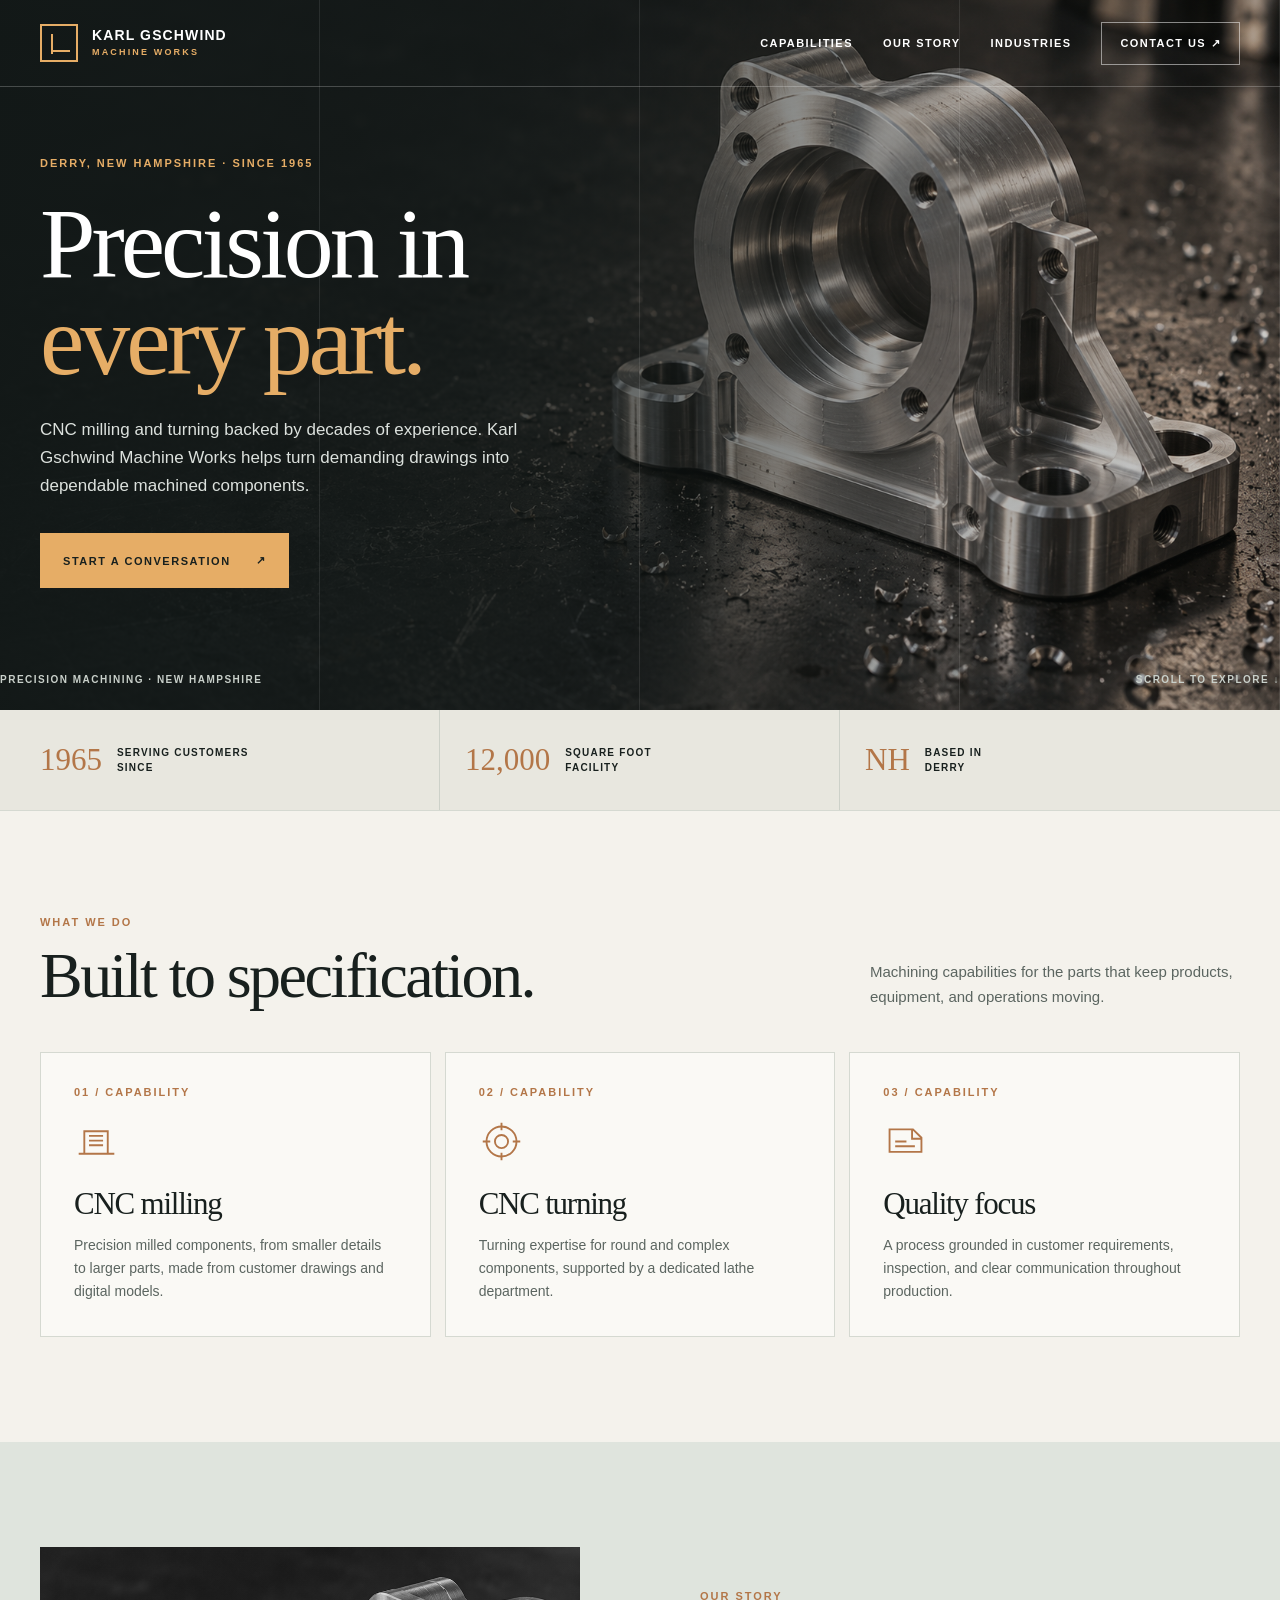
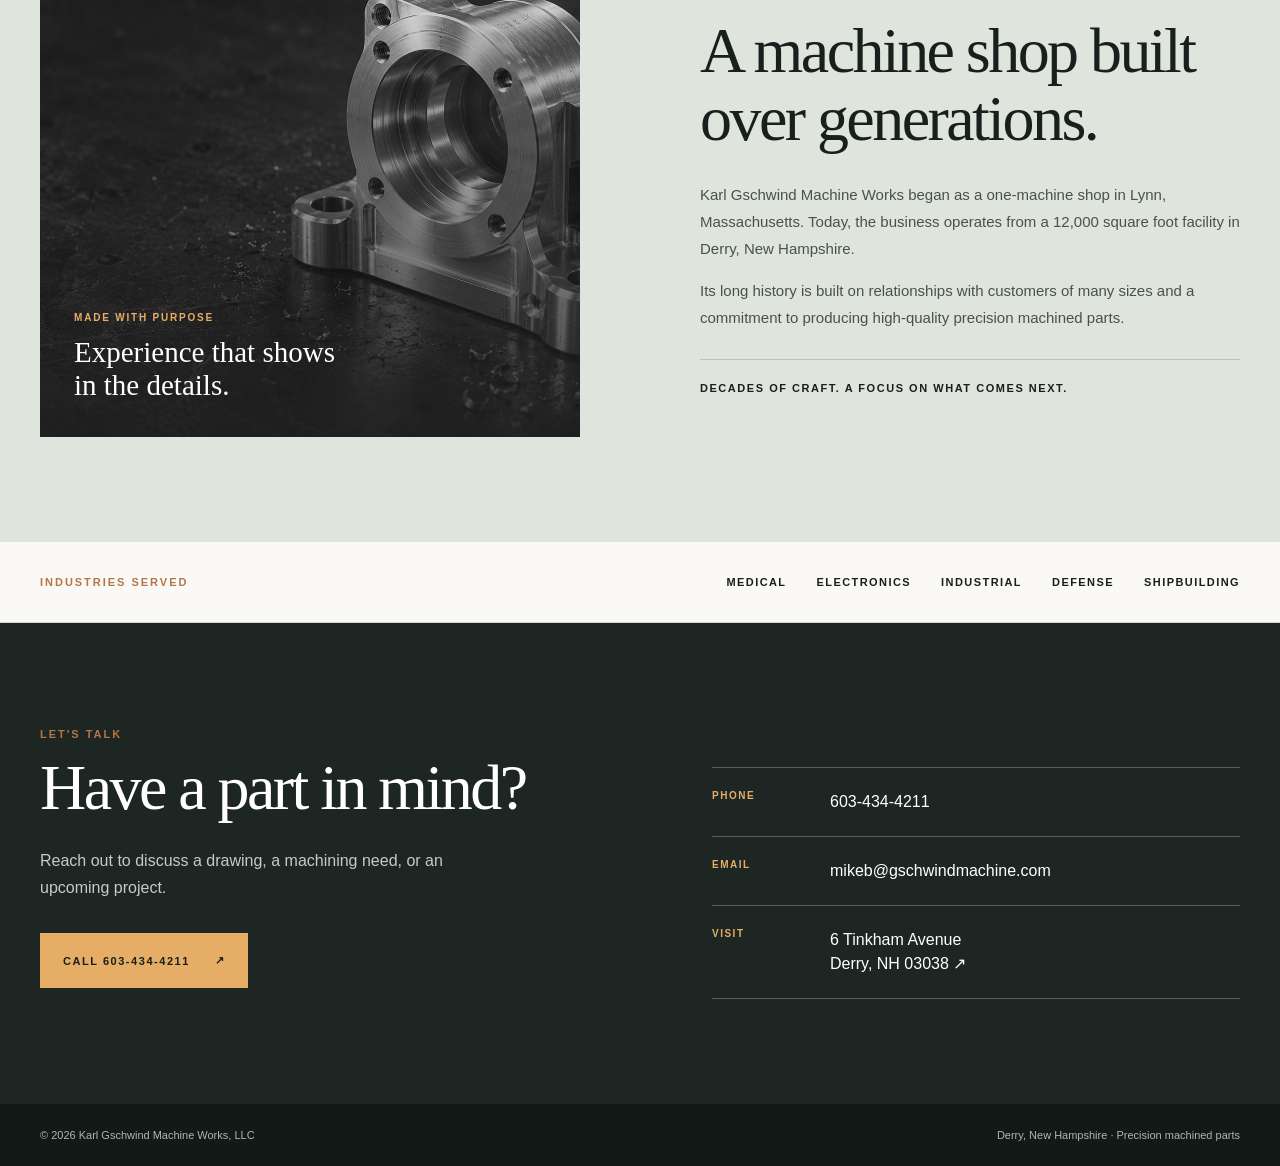
==== docs/index.html @ 698f3b2e "Build Gschwind Machine Works demo site" ====
<!doctype html>
<html lang="en">
<head>
<meta charset="utf-8">
<meta name="viewport" content="width=device-width, initial-scale=1">
<meta name="theme-color" content="#18201e">
<meta name="description" content="Karl Gschwind Machine Works in Derry, New Hampshire offers precision CNC milling and turning.">
<title>Karl Gschwind Machine Works | Precision CNC Machining</title>
<link rel="icon" type="image/svg+xml" href="data:image/svg+xml,%3Csvg xmlns='http://www.w3.org/2000/svg' viewBox='0 0 64 64'%3E%3Crect width='64' height='64' rx='10' fill='%2318201e'/%3E%3Cpath d='M15 14v35h35M25 38l14-14m-9 0h9v9' fill='none' stroke='%23e6ad66' stroke-width='5'/%3E%3C/svg%3E">
<style>
:root{--ink:#18201e;--paper:#f4f2ec;--muted:#5b6560;--accent:#b37648;--gold:#e6ad66;--line:#d5d9d1;scroll-behavior:smooth}
*{box-sizing:border-box}body{margin:0;font-family:Arial,Helvetica,sans-serif;color:var(--ink);background:var(--paper)}a{color:inherit}.wrap{width:min(100% - 64px,1200px);margin:auto}.skip{position:absolute;top:-60px;left:12px;background:#fff;padding:12px;z-index:20}.skip:focus{top:12px}.eyebrow{font-size:11px;font-weight:800;letter-spacing:.18em;text-transform:uppercase}h1,h2,h3,p{margin-top:0}h1,h2,h3{font-family:Georgia,'Times New Roman',serif;font-weight:400;letter-spacing:-.04em}h2{font-size:clamp(42px,5vw,69px);line-height:1.06}
header{position:absolute;z-index:5;top:0;left:0;width:100%;color:#fff;border-bottom:1px solid #ffffff38}.header{height:86px;display:flex;align-items:center;justify-content:space-between;gap:24px}.brand{display:flex;align-items:center;gap:14px;text-decoration:none;font-size:14px;font-weight:800;letter-spacing:.08em;line-height:1.1;text-transform:uppercase}.brand small{display:block;color:var(--gold);font-size:9px;letter-spacing:.24em;margin-top:5px}.mark{width:38px;height:38px;flex:none;border:2px solid var(--gold);position:relative}.mark:before,.mark:after{content:"";position:absolute;background:var(--gold)}.mark:before{left:9px;top:8px;width:2px;height:20px}.mark:after{left:9px;bottom:8px;width:19px;height:2px}nav{display:flex;align-items:center;gap:30px}nav a{font-size:11px;font-weight:800;letter-spacing:.13em;text-decoration:none;text-transform:uppercase}nav a:hover,nav a:focus-visible{color:var(--gold)}.nav-contact{border:1px solid #ffffff80;padding:14px 18px}.menu{display:none;background:none;border:1px solid #ffffff80;color:#fff;padding:10px 13px;text-transform:uppercase;font-weight:700;letter-spacing:.1em}
.hero{position:relative;min-height:710px;display:flex;align-items:center;color:#fff;background:#171b1b;overflow:hidden}.hero:before{content:"";position:absolute;inset:0;background:linear-gradient(90deg,#121817fa 0%,#121817d1 35%,#12181755 73%,#12181733 100%),url('assets/machined-part.png') center/cover}.hero:after{content:"";position:absolute;inset:0;opacity:.09;background:repeating-linear-gradient(90deg,transparent 0,transparent calc(25% - 1px),#fff calc(25% - 1px),#fff 25%);pointer-events:none}.hero-content{position:relative;z-index:1;padding:140px 0 105px}.hero .eyebrow{color:var(--gold)}h1{font-size:clamp(54px,7.8vw,105px);line-height:.98;margin:26px 0;max-width:850px}h1 em{font-style:normal;color:var(--gold)}.hero p{max-width:515px;color:#dce1dd;font-size:17px;line-height:1.65;margin-bottom:33px}.button{display:inline-flex;align-items:center;gap:25px;min-height:55px;padding:0 23px;background:var(--gold);color:#18201e;text-decoration:none;font-size:11px;font-weight:800;letter-spacing:.14em;text-transform:uppercase;transition:transform .2s,background .2s}.button:hover{transform:translateY(-2px);background:#f4bf7e}.hero-foot{position:absolute;z-index:2;bottom:25px;left:0;width:100%;display:flex;justify-content:space-between;color:#c9d0ca;font-size:10px;font-weight:800;letter-spacing:.15em;text-transform:uppercase}
.stats{background:#e8e7df;border-bottom:1px solid var(--line)}.stats-grid{display:grid;grid-template-columns:repeat(3,1fr)}.stat{display:flex;align-items:center;gap:15px;min-height:100px;padding:20px 25px;border-right:1px solid #cdd1c9}.stat:first-child{padding-left:0}.stat:last-child{border:0}.stat strong{font-family:Georgia,serif;font-size:31px;font-weight:400;color:var(--accent)}.stat span{font-size:10px;font-weight:800;line-height:1.5;letter-spacing:.12em;text-transform:uppercase}
section{scroll-margin-top:30px}.pad{padding:105px 0}.section-head{display:flex;align-items:end;justify-content:space-between;gap:40px;margin-bottom:42px}.section-head .eyebrow,.about .eyebrow,.contact .eyebrow{color:var(--accent)}.section-head h2{margin:14px 0 0}.section-head p{max-width:370px;color:var(--muted);font-size:15px;line-height:1.7;margin:0}.cards{display:grid;grid-template-columns:repeat(3,1fr);gap:14px}.card{min-height:285px;padding:33px;background:#faf9f5;border:1px solid var(--line);display:flex;flex-direction:column}.card .eyebrow{color:var(--accent);margin-bottom:auto}.card svg{width:45px;height:45px;color:var(--accent);margin-bottom:22px}.card h3{font-size:31px;margin:0 0 12px}.card p{font-size:14px;line-height:1.65;color:var(--muted);margin:0}
.about{background:#dfe4dd}.about-grid{display:grid;grid-template-columns:1fr 1fr;align-items:center;gap:10%}.about-image{min-height:490px;position:relative;display:flex;align-items:end;background:#28312e;overflow:hidden}.about-image:before{content:"";position:absolute;inset:0;background:linear-gradient(180deg,#18201e11,#18201ee0),url('assets/machined-part.png') center/cover;filter:grayscale(1)}.image-caption{position:relative;color:#fff;padding:34px;max-width:340px;font-family:Georgia,serif;font-size:29px;line-height:1.16}.image-caption small{display:block;font-family:Arial,sans-serif;font-size:10px;color:var(--gold);font-weight:800;letter-spacing:.18em;text-transform:uppercase;margin-bottom:12px}.about h2{margin:15px 0 28px}.about p{color:#46534c;font-size:15px;line-height:1.8}.about-rule{border-top:1px solid #b8c3b9;padding-top:22px;margin-top:28px;font-size:11px;font-weight:800;letter-spacing:.14em;text-transform:uppercase}
.industries{background:#faf9f5;border-bottom:1px solid var(--line)}.industries .wrap{display:flex;justify-content:space-between;align-items:center;gap:40px;padding-top:34px;padding-bottom:34px}.industries .eyebrow{color:var(--accent);white-space:nowrap}.industry-list{display:flex;flex-wrap:wrap;justify-content:flex-end;gap:14px 30px;font-size:11px;font-weight:800;letter-spacing:.13em;text-transform:uppercase}
.contact{background:#1d2623;color:#fff}.contact-grid{display:grid;grid-template-columns:1fr 1fr;gap:12%}.contact h2{margin:14px 0 25px}.contact p{max-width:450px;color:#c4ccc5;line-height:1.7}.contact .button{margin-top:16px}.details{border-top:1px solid #52605a;margin-top:39px}.detail{display:grid;grid-template-columns:100px 1fr;gap:18px;border-bottom:1px solid #52605a;padding:22px 0}.detail strong{color:var(--gold);font-size:10px;letter-spacing:.15em;text-transform:uppercase}.detail a{text-decoration:none;line-height:1.5}.detail a:hover{text-decoration:underline}footer{background:#121917;color:#aeb9b1;padding:25px 0;font-size:11px}.footer{display:flex;justify-content:space-between;gap:15px}:focus-visible{outline:3px solid var(--gold);outline-offset:3px}
@media(max-width:900px){nav{gap:16px}.about-grid{gap:6%}.card{padding:25px}}
@media(max-width:700px){.wrap{width:min(100% - 36px,1200px)}.header{height:70px}.brand{font-size:11px}.brand small{font-size:8px}.mark{width:34px;height:34px}.menu{display:block}nav{display:none;position:absolute;top:70px;left:0;right:0;background:#1d2623;padding:18px;flex-direction:column;align-items:stretch;gap:0;border-bottom:1px solid #52605a}nav.open{display:flex}nav a{padding:13px 5px}.nav-contact{text-align:center;margin-top:8px}.hero{min-height:675px}.hero:before{background:linear-gradient(90deg,#121817f2,#12181788),url('assets/machined-part.png') 60% center/cover}.hero-content{padding:130px 0 100px}h1{font-size:clamp(52px,12vw,78px)}.hero p{font-size:15px}.hero-foot{font-size:8px}.stats-grid{grid-template-columns:1fr}.stat,.stat:first-child{min-height:72px;padding:14px 0;border-right:0;border-bottom:1px solid #cdd1c9}.stat:last-child{border:0}.stat strong{font-size:26px}.pad{padding:72px 0}.section-head{display:block}.section-head p{margin-top:20px}.cards{grid-template-columns:1fr}.card{min-height:235px}.about-grid,.contact-grid{grid-template-columns:1fr;gap:38px}.about-image{min-height:340px;order:2}.industries .wrap{display:block}.industry-list{justify-content:flex-start;margin-top:22px;gap:14px 22px}.details{margin-top:0}.footer{display:block}.footer span{display:block;margin-bottom:8px}}
@media(prefers-reduced-motion:reduce){:root{scroll-behavior:auto}*{transition:none!important}}
</style>
</head>
<body>
<a class="skip" href="#main">Skip to content</a>
<header><div class="wrap header"><a class="brand" href="#top" aria-label="Karl Gschwind Machine Works, back to top"><span class="mark" aria-hidden="true"></span><span>Karl Gschwind<small>Machine Works</small></span></a><button class="menu" type="button" aria-expanded="false" aria-controls="nav">Menu</button><nav id="nav" aria-label="Main navigation"><a href="#services">Capabilities</a><a href="#about">Our story</a><a href="#industries">Industries</a><a class="nav-contact" href="#contact">Contact us ↗</a></nav></div></header>
<main id="main">
<section class="hero" id="top"><div class="wrap hero-content"><div class="eyebrow">Derry, New Hampshire · Since 1965</div><h1>Precision in<br><em>every part.</em></h1><p>CNC milling and turning backed by decades of experience. Karl Gschwind Machine Works helps turn demanding drawings into dependable machined components.</p><a class="button" href="#contact">Start a conversation <span aria-hidden="true">↗</span></a></div><div class="wrap hero-foot"><span>Precision machining · New Hampshire</span><span>Scroll to explore ↓</span></div></section>
<div class="stats"><div class="wrap stats-grid"><div class="stat"><strong>1965</strong><span>Serving customers<br>since</span></div><div class="stat"><strong>12,000</strong><span>Square foot<br>facility</span></div><div class="stat"><strong>NH</strong><span>Based in<br>Derry</span></div></div></div>
<section class="pad" id="services"><div class="wrap"><div class="section-head"><div><div class="eyebrow">What we do</div><h2>Built to specification.</h2></div><p>Machining capabilities for the parts that keep products, equipment, and operations moving.</p></div><div class="cards"><article class="card"><div class="eyebrow">01 / Capability</div><svg viewBox="0 0 48 48" fill="none" aria-hidden="true"><path d="M5 37h38M11 37V13h25v24M16 18h15M16 23h15M16 28h15" stroke="currentColor" stroke-width="2"/></svg><h3>CNC milling</h3><p>Precision milled components, from smaller details to larger parts, made from customer drawings and digital models.</p></article><article class="card"><div class="eyebrow">02 / Capability</div><svg viewBox="0 0 48 48" fill="none" aria-hidden="true"><circle cx="24" cy="24" r="16" stroke="currentColor" stroke-width="2"/><circle cx="24" cy="24" r="7" stroke="currentColor" stroke-width="2"/><path d="M24 4v8M24 36v8M4 24h8M36 24h8" stroke="currentColor" stroke-width="2"/></svg><h3>CNC turning</h3><p>Turning expertise for round and complex components, supported by a dedicated lathe department.</p></article><article class="card"><div class="eyebrow">03 / Capability</div><svg viewBox="0 0 48 48" fill="none" aria-hidden="true"><path d="M7 35V11h25l9 9v15H7Z" stroke="currentColor" stroke-width="2"/><path d="M31 11v10h10M13 29h21M13 24h12" stroke="currentColor" stroke-width="2"/></svg><h3>Quality focus</h3><p>A process grounded in customer requirements, inspection, and clear communication throughout production.</p></article></div></div></section>
<section class="pad about" id="about"><div class="wrap about-grid"><div class="about-image" role="img" aria-label="Illustrative machined metal component"><div class="image-caption"><small>Made with purpose</small>Experience that shows in the details.</div></div><div><div class="eyebrow">Our story</div><h2>A machine shop built over generations.</h2><p>Karl Gschwind Machine Works began as a one-machine shop in Lynn, Massachusetts. Today, the business operates from a 12,000 square foot facility in Derry, New Hampshire.</p><p>Its long history is built on relationships with customers of many sizes and a commitment to producing high-quality precision machined parts.</p><div class="about-rule">Decades of craft. A focus on what comes next.</div></div></div></section>
<section class="industries" id="industries" aria-label="Industries served"><div class="wrap"><div class="eyebrow">Industries served</div><div class="industry-list"><span>Medical</span><span>Electronics</span><span>Industrial</span><span>Defense</span><span>Shipbuilding</span></div></div></section>
<section class="pad contact" id="contact"><div class="wrap contact-grid"><div><div class="eyebrow">Let's talk</div><h2>Have a part in mind?</h2><p>Reach out to discuss a drawing, a machining need, or an upcoming project.</p><a class="button" href="tel:+16034344211">Call 603-434-4211 <span aria-hidden="true">↗</span></a></div><div class="details"><div class="detail"><strong>Phone</strong><a href="tel:+16034344211">603-434-4211</a></div><div class="detail"><strong>Email</strong><a href="mailto:mikeb@gschwindmachine.com">mikeb@gschwindmachine.com</a></div><div class="detail"><strong>Visit</strong><a href="https://www.google.com/maps/search/?api=1&amp;query=6+Tinkham+Avenue+Derry+NH+03038" target="_blank" rel="noopener noreferrer">6 Tinkham Avenue<br>Derry, NH 03038 ↗</a></div></div></div></section>
</main>
<footer><div class="wrap footer"><span>© <span id="year">2026</span> Karl Gschwind Machine Works, LLC</span><span>Derry, New Hampshire · Precision machined parts</span></div></footer>
<script>
document.getElementById('year').textContent=new Date().getFullYear();
const button=document.querySelector('.menu'),nav=document.getElementById('nav');
button.addEventListener('click',()=>{const open=button.getAttribute('aria-expanded')!=='true';button.setAttribute('aria-expanded',String(open));nav.classList.toggle('open',open)});
nav.addEventListener('click',event=>{if(event.target.closest('a')){button.setAttribute('aria-expanded','false');nav.classList.remove('open')}});
</script>
</body></html>
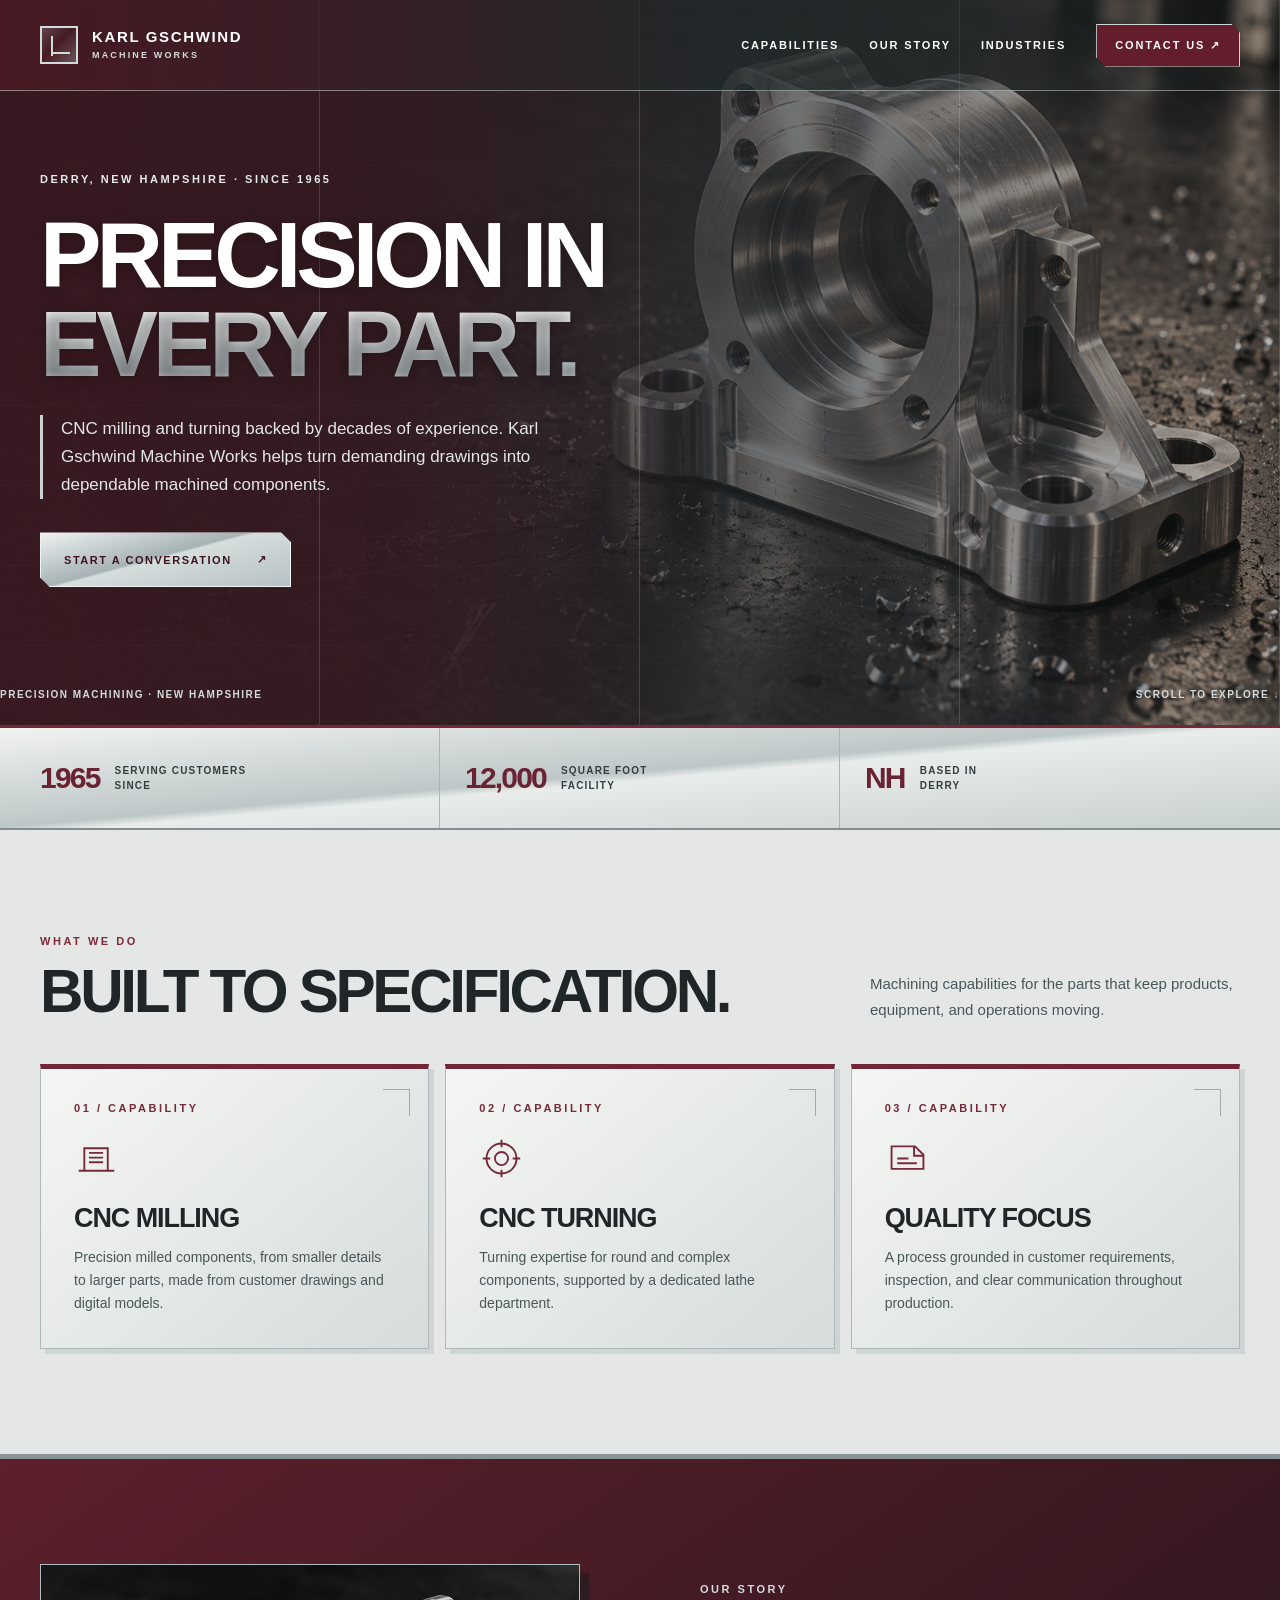
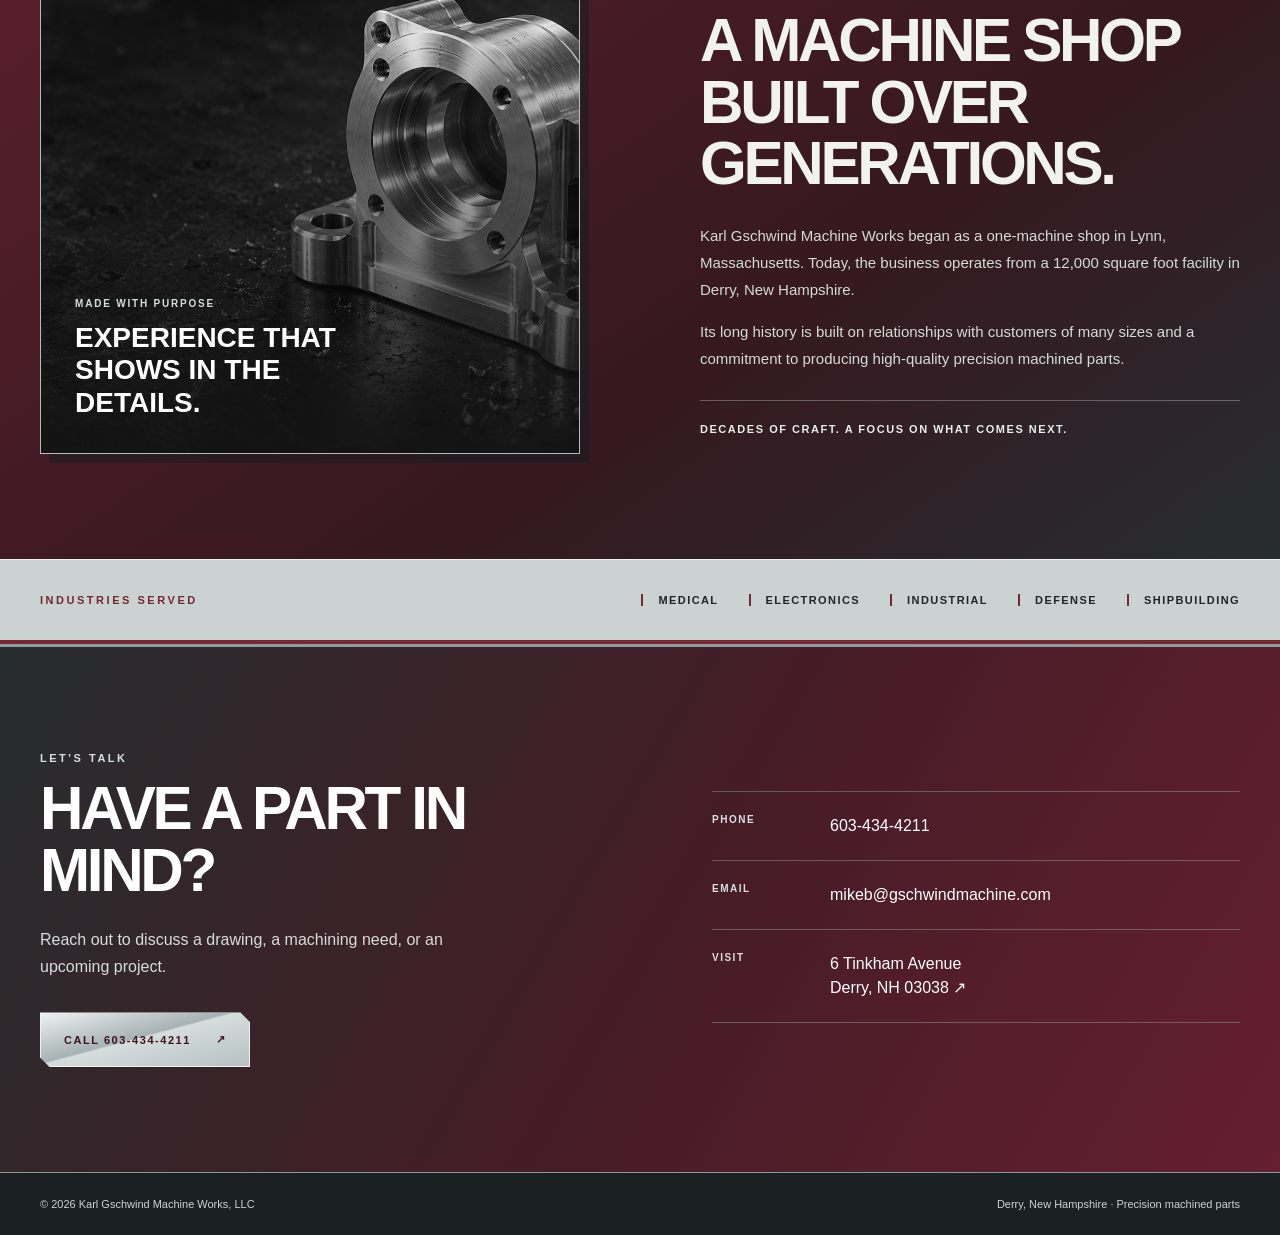
==== commit 93538dc3: "Restyle demo with maroon and steel palette" ====
--- a/docs/index.html
+++ b/docs/index.html
@@ -6,7 +6,7 @@
 <meta name="theme-color" content="#18201e">
 <meta name="description" content="Karl Gschwind Machine Works in Derry, New Hampshire offers precision CNC milling and turning.">
 <title>Karl Gschwind Machine Works | Precision CNC Machining</title>
-<link rel="icon" type="image/svg+xml" href="data:image/svg+xml,%3Csvg xmlns='http://www.w3.org/2000/svg' viewBox='0 0 64 64'%3E%3Crect width='64' height='64' rx='10' fill='%2318201e'/%3E%3Cpath d='M15 14v35h35M25 38l14-14m-9 0h9v9' fill='none' stroke='%23e6ad66' stroke-width='5'/%3E%3C/svg%3E">
+<link rel="icon" type="image/svg+xml" href="data:image/svg+xml,%3Csvg xmlns='http://www.w3.org/2000/svg' viewBox='0 0 64 64'%3E%3Crect width='64' height='64' rx='10' fill='%23451c26'/%3E%3Cpath d='M15 14v35h35M25 38l14-14m-9 0h9v9' fill='none' stroke='%23cbd3d4' stroke-width='5'/%3E%3C/svg%3E">
 <style>
 :root{--ink:#18201e;--paper:#f4f2ec;--muted:#5b6560;--accent:#b37648;--gold:#e6ad66;--line:#d5d9d1;scroll-behavior:smooth}
 *{box-sizing:border-box}body{margin:0;font-family:Arial,Helvetica,sans-serif;color:var(--ink);background:var(--paper)}a{color:inherit}.wrap{width:min(100% - 64px,1200px);margin:auto}.skip{position:absolute;top:-60px;left:12px;background:#fff;padding:12px;z-index:20}.skip:focus{top:12px}.eyebrow{font-size:11px;font-weight:800;letter-spacing:.18em;text-transform:uppercase}h1,h2,h3,p{margin-top:0}h1,h2,h3{font-family:Georgia,'Times New Roman',serif;font-weight:400;letter-spacing:-.04em}h2{font-size:clamp(42px,5vw,69px);line-height:1.06}
@@ -20,6 +20,63 @@
 @media(max-width:900px){nav{gap:16px}.about-grid{gap:6%}.card{padding:25px}}
 @media(max-width:700px){.wrap{width:min(100% - 36px,1200px)}.header{height:70px}.brand{font-size:11px}.brand small{font-size:8px}.mark{width:34px;height:34px}.menu{display:block}nav{display:none;position:absolute;top:70px;left:0;right:0;background:#1d2623;padding:18px;flex-direction:column;align-items:stretch;gap:0;border-bottom:1px solid #52605a}nav.open{display:flex}nav a{padding:13px 5px}.nav-contact{text-align:center;margin-top:8px}.hero{min-height:675px}.hero:before{background:linear-gradient(90deg,#121817f2,#12181788),url('assets/machined-part.png') 60% center/cover}.hero-content{padding:130px 0 100px}h1{font-size:clamp(52px,12vw,78px)}.hero p{font-size:15px}.hero-foot{font-size:8px}.stats-grid{grid-template-columns:1fr}.stat,.stat:first-child{min-height:72px;padding:14px 0;border-right:0;border-bottom:1px solid #cdd1c9}.stat:last-child{border:0}.stat strong{font-size:26px}.pad{padding:72px 0}.section-head{display:block}.section-head p{margin-top:20px}.cards{grid-template-columns:1fr}.card{min-height:235px}.about-grid,.contact-grid{grid-template-columns:1fr;gap:38px}.about-image{min-height:340px;order:2}.industries .wrap{display:block}.industry-list{justify-content:flex-start;margin-top:22px;gap:14px 22px}.details{margin-top:0}.footer{display:block}.footer span{display:block;margin-bottom:8px}}
 @media(prefers-reduced-motion:reduce){:root{scroll-behavior:auto}*{transition:none!important}}
+
+/* Industrial maroon and steel direction */
+:root{--ink:#202628;--paper:#e4e7e5;--muted:#596267;--accent:#712836;--gold:#cbd3d4;--line:#b8c0c1}
+body{background:#e4e7e5;background-image:repeating-linear-gradient(90deg,transparent 0,transparent 119px,#25303308 120px);color:var(--ink)}
+.eyebrow{font-family:'Arial Narrow',Arial,sans-serif;letter-spacing:.23em}
+h1,h2,h3{font-family:'Arial Narrow','Arial Black',Arial,Helvetica,sans-serif;font-weight:900;letter-spacing:-.055em;text-transform:uppercase}
+h2{font-size:clamp(38px,4.7vw,66px);line-height:1.02}
+header{background:linear-gradient(90deg,#491923e8,#22292bb3 55%,#22292b22);border-bottom:1px solid #d0d7d788}
+.header{height:90px}
+.brand{font-family:'Arial Narrow',Arial,sans-serif;font-size:15px;letter-spacing:.11em}
+.brand small{color:#d2dadd}
+.mark{border-color:#d2dadd;background:linear-gradient(135deg,#aeb8ba44,#fff0 45%,#bfc6c855)}
+.mark:before,.mark:after{background:#d2dadd}
+nav a{letter-spacing:.17em}
+nav a:hover,nav a:focus-visible{color:#fff;text-shadow:0 0 10px #fff9}
+.nav-contact{background:#631d2b;border:1px solid #ccd5d6;clip-path:polygon(0 0,calc(100% - 9px) 0,100% 9px,100% 100%,9px 100%,0 calc(100% - 9px))}
+.hero{background:#20171a;min-height:725px}
+.hero:before{background-image:linear-gradient(90deg,#391820f5 0%,#331a20e9 30%,#22272bac 57%,#1a20224d 100%),url('assets/machined-part.png');background-position:center center}
+.hero:after{opacity:.17;background-image:repeating-linear-gradient(90deg,transparent 0,transparent calc(25% - 1px),#d5dfe0 calc(25% - 1px),#d5dfe0 25%),repeating-linear-gradient(0deg,transparent 0,transparent 79px,#d5dfe045 80px)}
+.hero .eyebrow{color:#e5eaeb}
+h1{font-size:clamp(55px,7.2vw,103px);line-height:.97;text-shadow:0 3px 14px #130b0c66}
+h1 em{background:linear-gradient(180deg,#fff 3%,#dce3e4 38%,#aab5b8 76%,#f2f5f4);background-clip:text;-webkit-background-clip:text;color:transparent;-webkit-text-fill-color:transparent}
+.hero p{color:#e4e7e7;font-size:17px;border-left:3px solid #cbd3d4;padding-left:18px}
+.button{background:linear-gradient(165deg,#eff2f2,#a6b2b4 46%,#d5dddd 48%,#b7c1c3);color:#3f1420;border:1px solid #eef3f3;box-shadow:4px 4px 0 #421824;font-weight:900;clip-path:polygon(0 0,calc(100% - 10px) 0,100% 10px,100% 100%,10px 100%,0 calc(100% - 10px))}
+.button:hover{background:linear-gradient(165deg,#fff,#c8d0d1 50%,#e8eeee);box-shadow:6px 6px 0 #421824}
+.hero-foot{color:#d3dbdc}
+.stats{background:linear-gradient(175deg,#f1f3f1 0%,#bec7c8 47%,#e8ecea 51%,#c8d0d0 100%);border-top:3px solid #762733;border-bottom:2px solid #828e8f}
+.stat{border-color:#aab5b6}
+.stat strong{font-family:'Arial Narrow',Arial,sans-serif;font-size:30px;font-weight:900;color:#6a2332;letter-spacing:-.06em}
+.stat span{color:#333e40}
+.section-head .eyebrow,.about .eyebrow,.contact .eyebrow{color:#7e2a39}
+.section-head p{color:#49565a}
+.cards{gap:16px}
+.card{position:relative;background:linear-gradient(140deg,#f5f6f4,#d5dcdb);border:1px solid #aeb8b8;border-top:5px solid #722635;box-shadow:5px 5px 0 #aeb8b866}
+.card:after{content:"";position:absolute;right:18px;top:20px;width:26px;height:26px;border-top:1px solid #869396;border-right:1px solid #869396;opacity:.7}
+.card .eyebrow,.card svg{color:#772839}
+.card h3{font-size:27px;letter-spacing:-.04em}
+.card p{color:#4a5658}
+.about{background:linear-gradient(145deg,#5d202c,#361820 62%,#272d2f);color:#f1f3f1;border-top:5px solid #889496}
+.about-image{border:1px solid #b0bdbe;box-shadow:9px 9px 0 #161d1e88}
+.about-image:before{background:linear-gradient(180deg,#18201e00,#18201ef0),url('assets/machined-part.png') center/cover;filter:grayscale(1) contrast(1.12)}
+.image-caption{font-family:'Arial Narrow',Arial,sans-serif;font-weight:900;text-transform:uppercase;font-size:28px}
+.image-caption small{color:#d4ddde}
+.about .eyebrow{color:#d3dbdc}
+.about p{color:#d4dbda}
+.about-rule{border-color:#b8c3b966;color:#e9eeee}
+.industries{background:#cbd2d2;border-top:1px solid #edf0ef;border-bottom:4px solid #762733}
+.industries .eyebrow{color:#762733}
+.industry-list span{padding-left:15px;border-left:2px solid #762733}
+.contact{background:linear-gradient(120deg,#272d2e 0%,#451c26 52%,#651f2f 100%);border-top:3px solid #8f9c9e}
+.contact .eyebrow{color:#d8e0e0}
+.contact p{color:#d7dddd}
+.details,.detail{border-color:#a4b1b166}
+.detail strong{color:#d9e0df}
+footer{background:#1b2122;border-top:1px solid #8b9698;color:#ccd4d3}
+:focus-visible{outline-color:#d5ddde}
+@media(max-width:700px){.header{height:70px}nav{background:#421c25;border-bottom-color:#b3bfc0}.hero:before{background-image:linear-gradient(90deg,#391820f2,#2b2227aa),url('assets/machined-part.png');background-position:60% center}h1{font-size:clamp(51px,12vw,76px)}.hero p{font-size:15px}.stat strong{font-size:26px}.card{min-height:230px}.about-image{box-shadow:5px 5px 0 #161d1e88}}
 </style>
 </head>
 <body>
